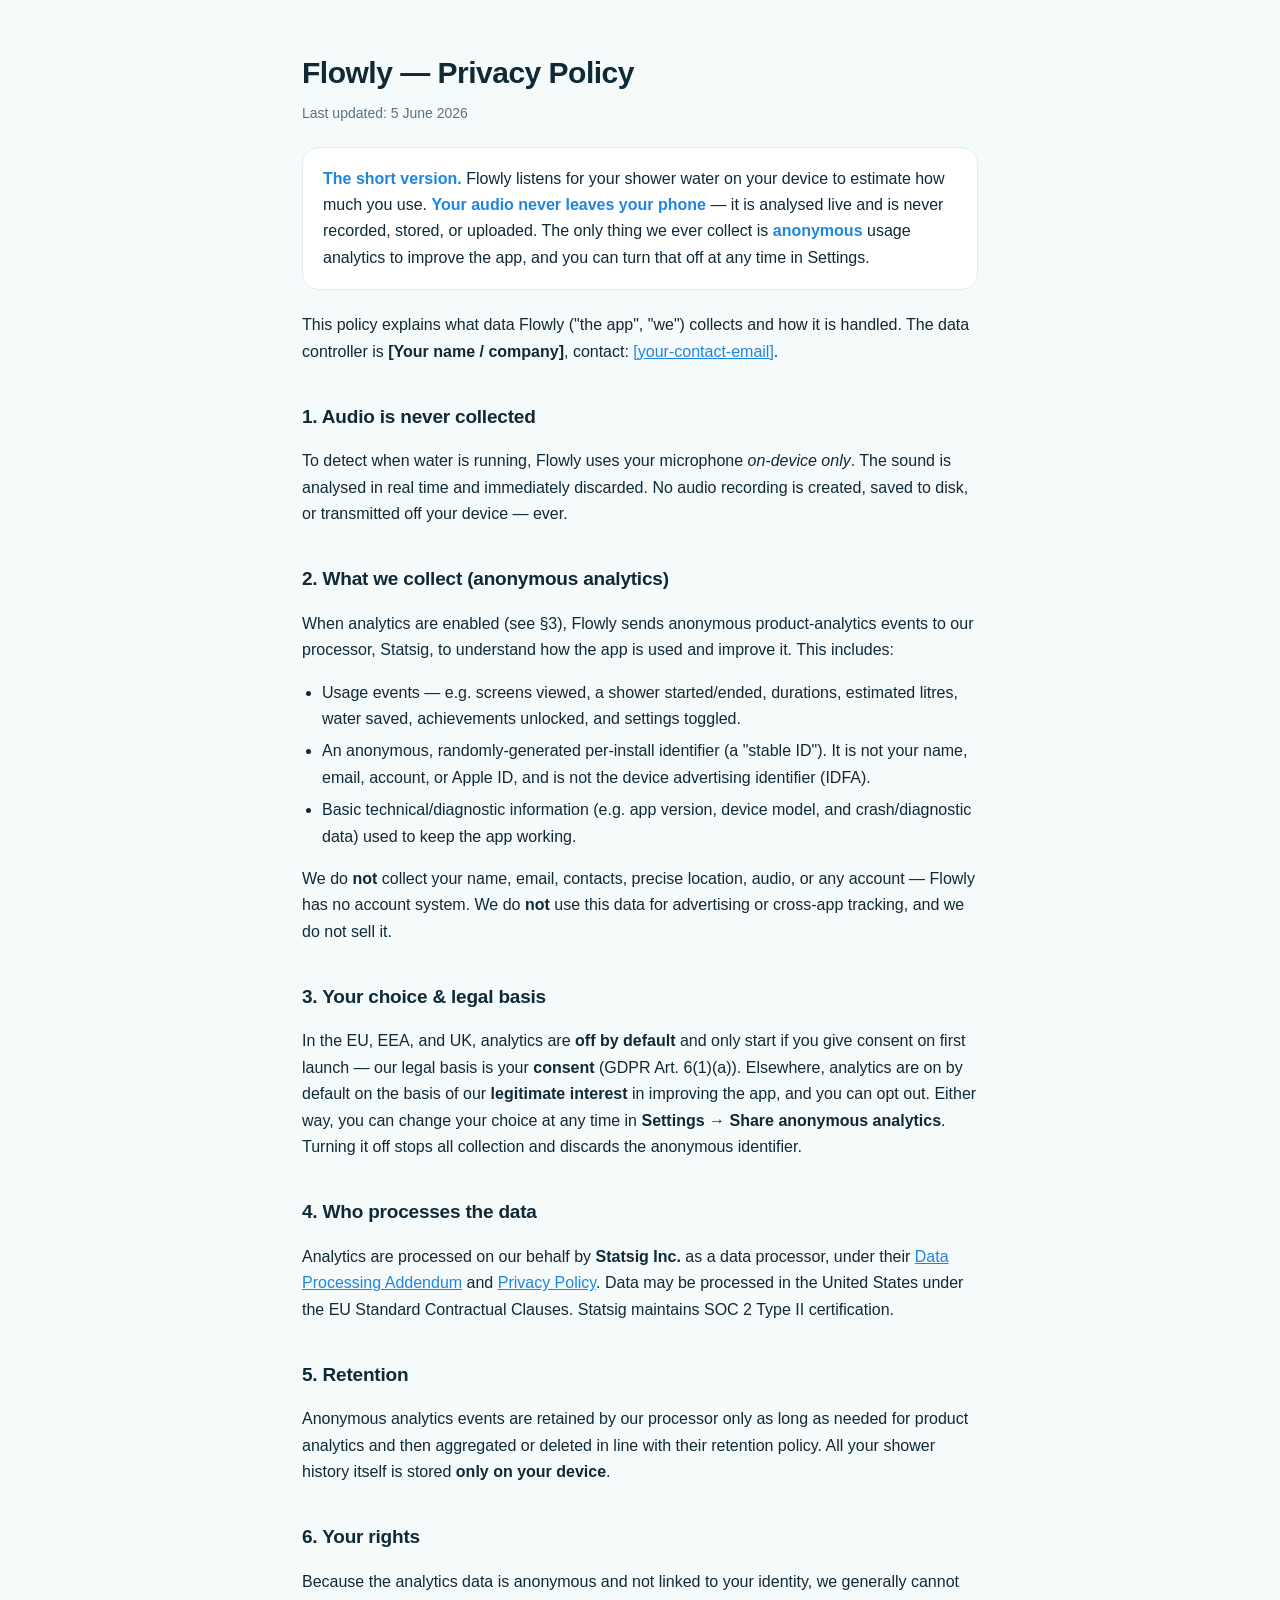
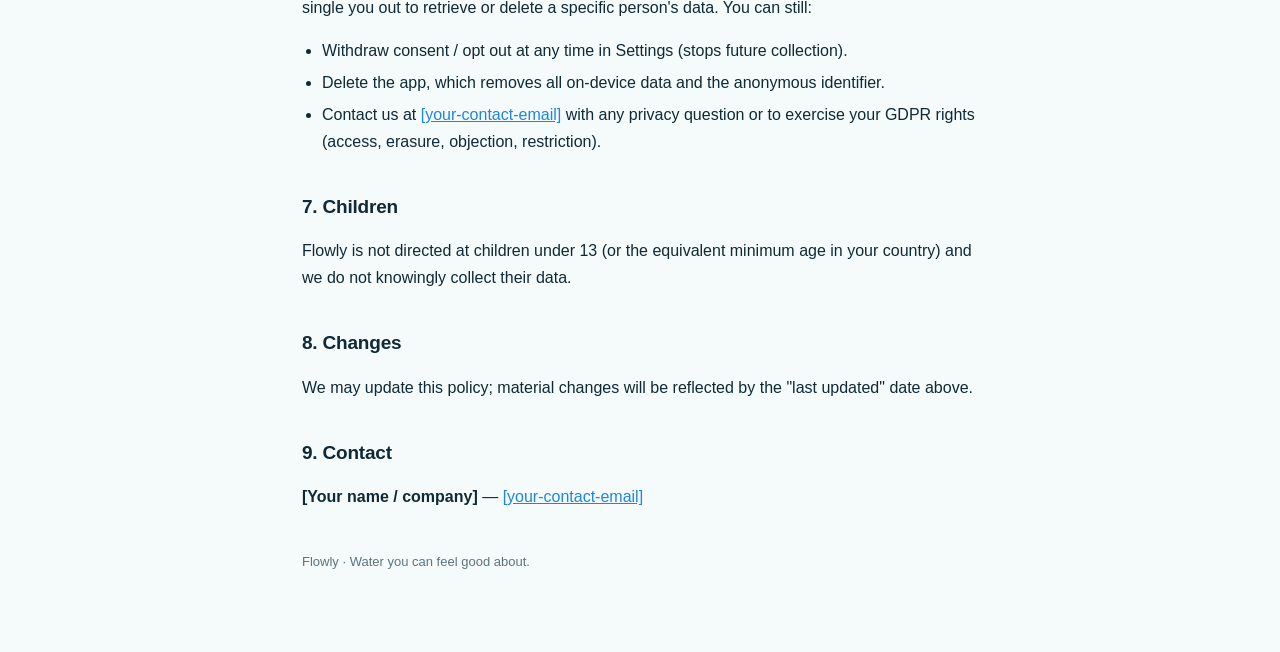
==== index.html @ e04acbf6 "Add Flowly privacy policy Co-Authored-By: Claude Opus 4.8 <noreply@anthropic.com>" ====
<!DOCTYPE html>
<html lang="en">
<head>
<meta charset="utf-8">
<meta name="viewport" content="width=device-width, initial-scale=1">
<title>Flowly — Privacy Policy</title>
<style>
  :root { --ink:#0f2a36; --muted:#5b7480; --line:#e3edf1; --aqua:#1f86e0; --bg:#f5fafb; }
  * { box-sizing:border-box; }
  body { margin:0; background:var(--bg); color:var(--ink);
    font:16px/1.65 -apple-system,BlinkMacSystemFont,"Segoe UI",Roboto,Helvetica,Arial,sans-serif; }
  .wrap { max-width:720px; margin:0 auto; padding:48px 22px 80px; }
  h1 { font-size:30px; letter-spacing:-0.5px; margin:0 0 4px; }
  h2 { font-size:19px; margin:36px 0 8px; letter-spacing:-0.2px; }
  .updated { color:var(--muted); font-size:14px; margin-bottom:8px; }
  .lead { background:#fff; border:1px solid var(--line); border-radius:16px; padding:18px 20px; margin:22px 0; }
  .lead strong { color:var(--aqua); }
  a { color:var(--aqua); }
  ul { padding-left:20px; }
  li { margin:6px 0; }
  .note { color:var(--muted); font-size:14px; }
  code { background:#eef5f8; padding:1px 6px; border-radius:6px; font-size:90%; }
  hr { border:none; border-top:1px solid var(--line); margin:34px 0; }
  footer { color:var(--muted); font-size:13px; margin-top:40px; }
</style>
</head>
<body>
<div class="wrap">

  <h1>Flowly — Privacy Policy</h1>
  <div class="updated">Last updated: 5 June 2026</div>

  <div class="lead">
    <strong>The short version.</strong> Flowly listens for your shower water on your device to estimate
    how much you use. <strong>Your audio never leaves your phone</strong> — it is analysed live and is
    never recorded, stored, or uploaded. The only thing we ever collect is <strong>anonymous</strong>
    usage analytics to improve the app, and you can turn that off at any time in Settings.
  </div>

  <p>This policy explains what data Flowly ("the app", "we") collects and how it is handled.
  The data controller is <strong>[Your name / company]</strong>, contact:
  <a href="mailto:[your-contact-email]">[your-contact-email]</a>.</p>

  <h2>1. Audio is never collected</h2>
  <p>To detect when water is running, Flowly uses your microphone <em>on-device only</em>. The sound is
  analysed in real time and immediately discarded. No audio recording is created, saved to disk, or
  transmitted off your device — ever.</p>

  <h2>2. What we collect (anonymous analytics)</h2>
  <p>When analytics are enabled (see §3), Flowly sends anonymous product-analytics events to our
  processor, Statsig, to understand how the app is used and improve it. This includes:</p>
  <ul>
    <li>Usage events — e.g. screens viewed, a shower started/ended, durations, estimated litres,
        water saved, achievements unlocked, and settings toggled.</li>
    <li>An anonymous, randomly-generated per-install identifier (a "stable ID"). It is not your name,
        email, account, or Apple ID, and is not the device advertising identifier (IDFA).</li>
    <li>Basic technical/diagnostic information (e.g. app version, device model, and crash/diagnostic
        data) used to keep the app working.</li>
  </ul>
  <p>We do <strong>not</strong> collect your name, email, contacts, precise location, audio, or any
  account — Flowly has no account system. We do <strong>not</strong> use this data for advertising or
  cross-app tracking, and we do not sell it.</p>

  <h2>3. Your choice &amp; legal basis</h2>
  <p>In the EU, EEA, and UK, analytics are <strong>off by default</strong> and only start if you give
  consent on first launch — our legal basis is your <strong>consent</strong> (GDPR Art. 6(1)(a)).
  Elsewhere, analytics are on by default on the basis of our <strong>legitimate interest</strong> in
  improving the app, and you can opt out. Either way, you can change your choice at any time in
  <strong>Settings → Share anonymous analytics</strong>. Turning it off stops all collection and
  discards the anonymous identifier.</p>

  <h2>4. Who processes the data</h2>
  <p>Analytics are processed on our behalf by <strong>Statsig Inc.</strong> as a data processor, under
  their <a href="https://www.statsig.com/legal/online-dpa">Data Processing Addendum</a> and
  <a href="https://www.statsig.com/privacy">Privacy Policy</a>. Data may be processed in the United
  States under the EU Standard Contractual Clauses. Statsig maintains SOC 2 Type II certification.</p>

  <h2>5. Retention</h2>
  <p>Anonymous analytics events are retained by our processor only as long as needed for product
  analytics and then aggregated or deleted in line with their retention policy. All your shower history
  itself is stored <strong>only on your device</strong>.</p>

  <h2>6. Your rights</h2>
  <p>Because the analytics data is anonymous and not linked to your identity, we generally cannot single
  you out to retrieve or delete a specific person's data. You can still:</p>
  <ul>
    <li>Withdraw consent / opt out at any time in Settings (stops future collection).</li>
    <li>Delete the app, which removes all on-device data and the anonymous identifier.</li>
    <li>Contact us at <a href="mailto:[your-contact-email]">[your-contact-email]</a> with any privacy
        question or to exercise your GDPR rights (access, erasure, objection, restriction).</li>
  </ul>

  <h2>7. Children</h2>
  <p>Flowly is not directed at children under 13 (or the equivalent minimum age in your country) and we
  do not knowingly collect their data.</p>

  <h2>8. Changes</h2>
  <p>We may update this policy; material changes will be reflected by the "last updated" date above.</p>

  <h2>9. Contact</h2>
  <p><strong>[Your name / company]</strong> — <a href="mailto:[your-contact-email]">[your-contact-email]</a></p>

  <footer>
    Flowly · Water you can feel good about.
  </footer>
</div>
</body>
</html>
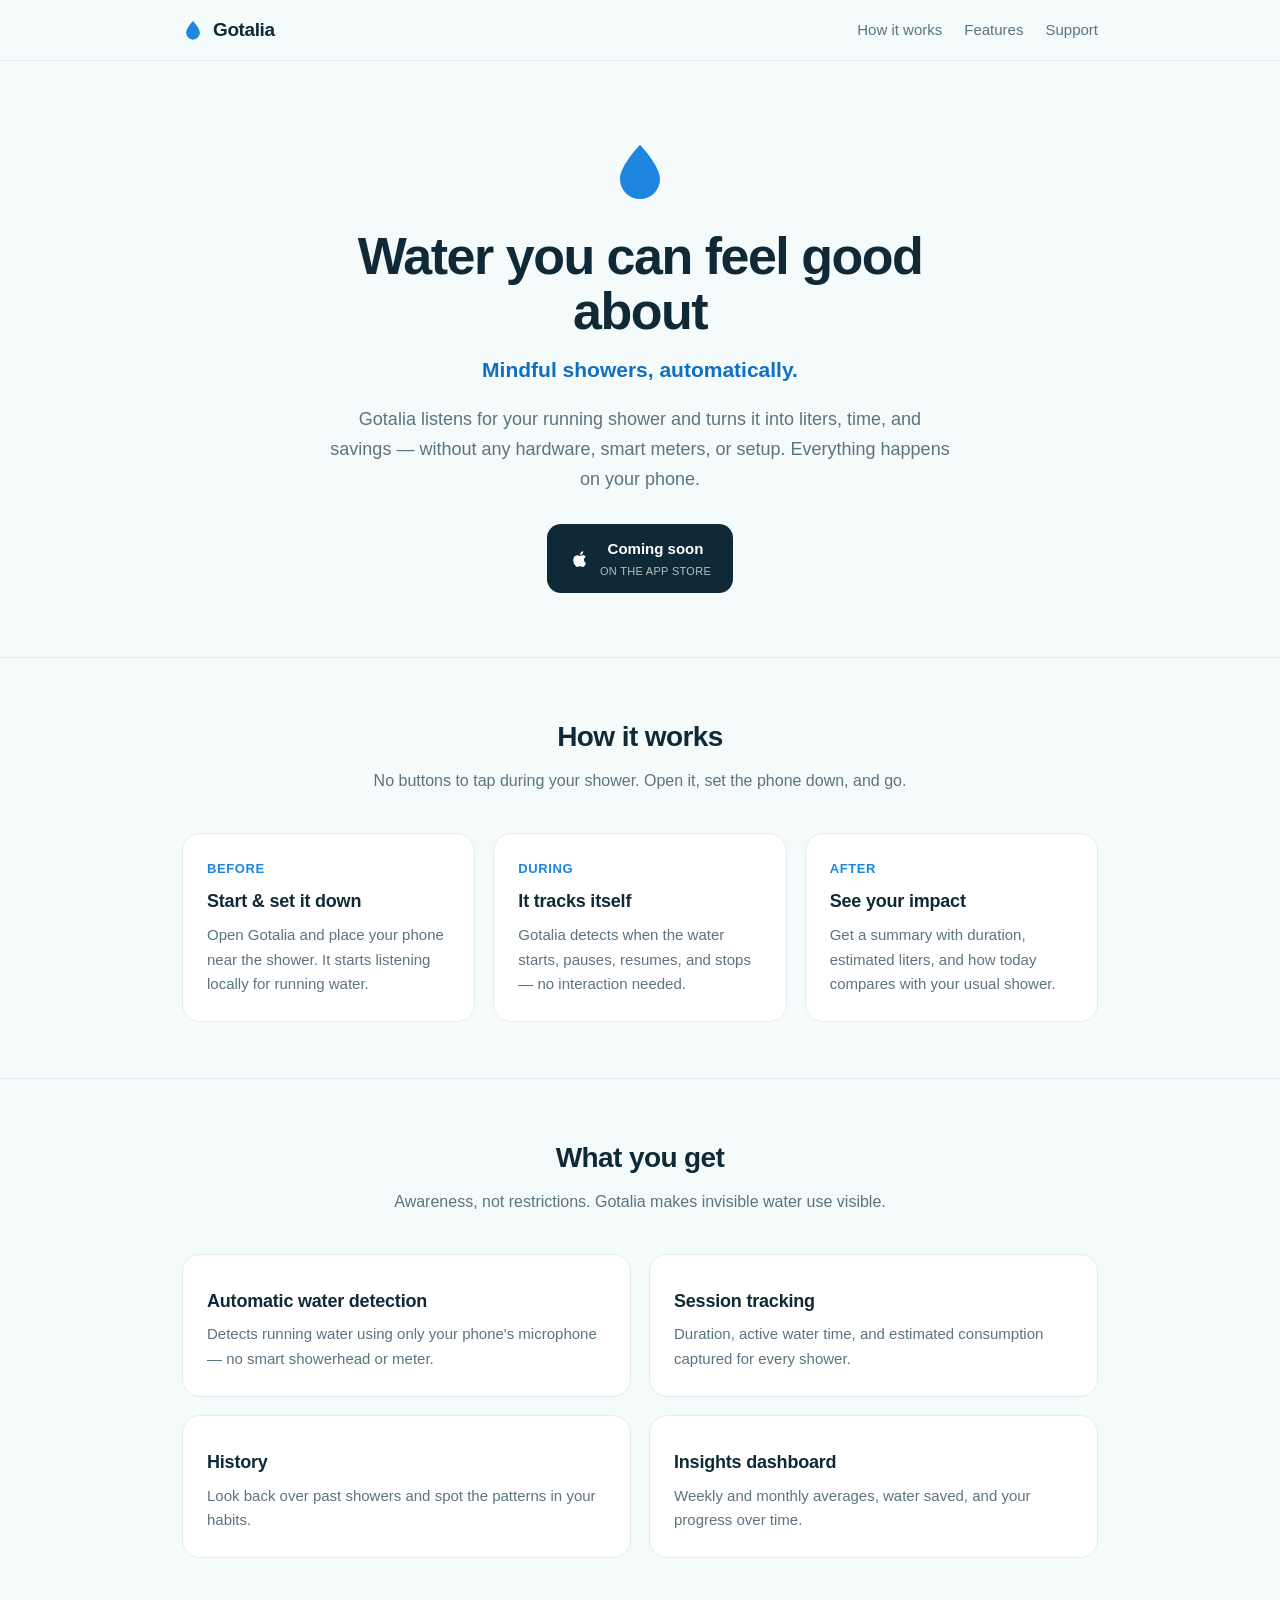
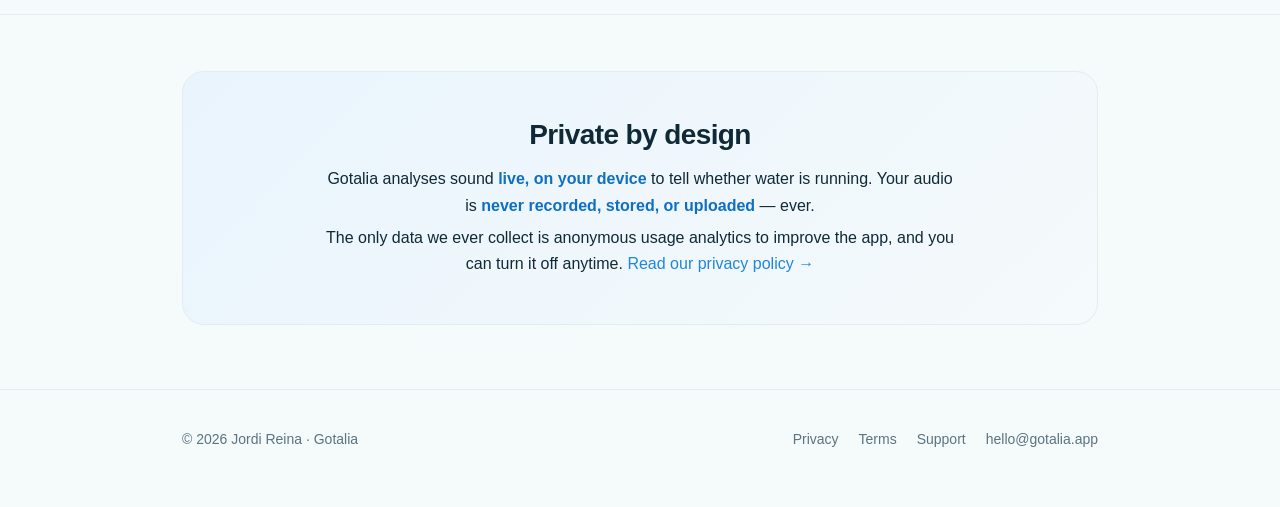
==== commit 4a6e0257: "Build Gotalia marketing site: landing, privacy, terms, support Replace the single Flowly-branded pri" ====
--- a/index.html
+++ b/index.html
@@ -3,106 +3,120 @@
 <head>
 <meta charset="utf-8">
 <meta name="viewport" content="width=device-width, initial-scale=1">
-<title>Flowly — Privacy Policy</title>
-<style>
-  :root { --ink:#0f2a36; --muted:#5b7480; --line:#e3edf1; --aqua:#1f86e0; --bg:#f5fafb; }
-  * { box-sizing:border-box; }
-  body { margin:0; background:var(--bg); color:var(--ink);
-    font:16px/1.65 -apple-system,BlinkMacSystemFont,"Segoe UI",Roboto,Helvetica,Arial,sans-serif; }
-  .wrap { max-width:720px; margin:0 auto; padding:48px 22px 80px; }
-  h1 { font-size:30px; letter-spacing:-0.5px; margin:0 0 4px; }
-  h2 { font-size:19px; margin:36px 0 8px; letter-spacing:-0.2px; }
-  .updated { color:var(--muted); font-size:14px; margin-bottom:8px; }
-  .lead { background:#fff; border:1px solid var(--line); border-radius:16px; padding:18px 20px; margin:22px 0; }
-  .lead strong { color:var(--aqua); }
-  a { color:var(--aqua); }
-  ul { padding-left:20px; }
-  li { margin:6px 0; }
-  .note { color:var(--muted); font-size:14px; }
-  code { background:#eef5f8; padding:1px 6px; border-radius:6px; font-size:90%; }
-  hr { border:none; border-top:1px solid var(--line); margin:34px 0; }
-  footer { color:var(--muted); font-size:13px; margin-top:40px; }
-</style>
+<title>Gotalia — Water you can feel good about</title>
+<meta name="description" content="Gotalia turns the sound of your running shower into liters, time, and savings — automatically, and entirely on your device. No hardware, no setup.">
+<meta property="og:title" content="Gotalia — Water you can feel good about">
+<meta property="og:description" content="Your phone hears the shower running and turns it into liters, time, and savings — automatically and privately.">
+<meta property="og:type" content="website">
+<meta property="og:url" content="https://gotalia.app/">
+<link rel="stylesheet" href="/assets/styles.css">
 </head>
 <body>
-<div class="wrap">
 
-  <h1>Flowly — Privacy Policy</h1>
-  <div class="updated">Last updated: 5 June 2026</div>
+<header class="site-header">
+  <div class="wrap">
+    <a class="brand" href="/">
+      <svg class="drop" viewBox="0 0 24 24" fill="#1f86e0" aria-hidden="true"><path d="M12 2.2C12 2.2 4.5 10 4.5 15a7.5 7.5 0 0 0 15 0C19.5 10 12 2.2 12 2.2z"/></svg>
+      Gotalia
+    </a>
+    <nav class="nav">
+      <a href="/#how">How it works</a>
+      <a href="/#features" class="nav-hide">Features</a>
+      <a href="/support/">Support</a>
+    </nav>
+  </div>
+</header>
 
-  <div class="lead">
-    <strong>The short version.</strong> Flowly listens for your shower water on your device to estimate
-    how much you use. <strong>Your audio never leaves your phone</strong> — it is analysed live and is
-    never recorded, stored, or uploaded. The only thing we ever collect is <strong>anonymous</strong>
-    usage analytics to improve the app, and you can turn that off at any time in Settings.
+<main>
+
+  <section class="hero">
+    <div class="wrap wrap--narrow">
+      <svg class="drop-lg" viewBox="0 0 24 24" fill="#1f86e0" aria-hidden="true"><path d="M12 2.2C12 2.2 4.5 10 4.5 15a7.5 7.5 0 0 0 15 0C19.5 10 12 2.2 12 2.2z"/></svg>
+      <h1>Water you can feel good about</h1>
+      <p class="tagline">Mindful showers, automatically.</p>
+      <p class="pitch">Gotalia listens for your running shower and turns it into liters, time, and
+        savings — without any hardware, smart meters, or setup. Everything happens on your phone.</p>
+      <span class="badge">
+        <svg class="apple" viewBox="0 0 24 24" fill="#fff" aria-hidden="true"><path d="M16.4 12.8c0-2.2 1.8-3.3 1.9-3.3-1-1.5-2.6-1.7-3.2-1.7-1.4-.1-2.6.8-3.3.8-.7 0-1.7-.8-2.8-.8-1.5 0-2.8.8-3.6 2.2-1.5 2.6-.4 6.5 1.1 8.6.7 1 1.6 2.2 2.7 2.1 1.1 0 1.5-.7 2.8-.7s1.6.7 2.8.7c1.1 0 1.9-1 2.6-2 .8-1.2 1.2-2.3 1.2-2.4-.1 0-2.3-.9-2.3-3.5zM14.6 6.3c.6-.7 1-1.7.9-2.7-.9 0-1.9.6-2.5 1.3-.5.6-1 1.6-.9 2.6 1 .1 1.9-.5 2.5-1.2z"/></svg>
+        <span>Coming soon<small>ON THE APP STORE</small></span>
+      </span>
+    </div>
+  </section>
+
+  <section class="section" id="how">
+    <div class="wrap">
+      <h2>How it works</h2>
+      <p class="sub">No buttons to tap during your shower. Open it, set the phone down, and go.</p>
+      <div class="grid">
+        <div class="card">
+          <div class="step">Before</div>
+          <h3>Start &amp; set it down</h3>
+          <p>Open Gotalia and place your phone near the shower. It starts listening locally for running water.</p>
+        </div>
+        <div class="card">
+          <div class="step">During</div>
+          <h3>It tracks itself</h3>
+          <p>Gotalia detects when the water starts, pauses, resumes, and stops — no interaction needed.</p>
+        </div>
+        <div class="card">
+          <div class="step">After</div>
+          <h3>See your impact</h3>
+          <p>Get a summary with duration, estimated liters, and how today compares with your usual shower.</p>
+        </div>
+      </div>
+    </div>
+  </section>
+
+  <section class="section" id="features">
+    <div class="wrap">
+      <h2>What you get</h2>
+      <p class="sub">Awareness, not restrictions. Gotalia makes invisible water use visible.</p>
+      <div class="grid grid--2">
+        <div class="card">
+          <h3>Automatic water detection</h3>
+          <p>Detects running water using only your phone's microphone — no smart showerhead or meter.</p>
+        </div>
+        <div class="card">
+          <h3>Session tracking</h3>
+          <p>Duration, active water time, and estimated consumption captured for every shower.</p>
+        </div>
+        <div class="card">
+          <h3>History</h3>
+          <p>Look back over past showers and spot the patterns in your habits.</p>
+        </div>
+        <div class="card">
+          <h3>Insights dashboard</h3>
+          <p>Weekly and monthly averages, water saved, and your progress over time.</p>
+        </div>
+      </div>
+    </div>
+  </section>
+
+  <section class="section">
+    <div class="wrap">
+      <div class="promise">
+        <h2>Private by design</h2>
+        <p>Gotalia analyses sound <strong>live, on your device</strong> to tell whether water is running.
+          Your audio is <strong>never recorded, stored, or uploaded</strong> — ever.</p>
+        <p class="note">The only data we ever collect is anonymous usage analytics to improve the app,
+          and you can turn it off anytime. <a href="/privacy/">Read our privacy policy →</a></p>
+      </div>
+    </div>
+  </section>
+
+</main>
+
+<footer class="site-footer">
+  <div class="wrap">
+    <div>© 2026 Jordi Reina · Gotalia</div>
+    <div class="links">
+      <a href="/privacy/">Privacy</a>
+      <a href="/terms/">Terms</a>
+      <a href="/support/">Support</a>
+      <a href="mailto:hello@gotalia.app">hello@gotalia.app</a>
+    </div>
   </div>
+</footer>
 
-  <p>This policy explains what data Flowly ("the app", "we") collects and how it is handled.
-  The data controller is <strong>[Your name / company]</strong>, contact:
-  <a href="mailto:[your-contact-email]">[your-contact-email]</a>.</p>
-
-  <h2>1. Audio is never collected</h2>
-  <p>To detect when water is running, Flowly uses your microphone <em>on-device only</em>. The sound is
-  analysed in real time and immediately discarded. No audio recording is created, saved to disk, or
-  transmitted off your device — ever.</p>
-
-  <h2>2. What we collect (anonymous analytics)</h2>
-  <p>When analytics are enabled (see §3), Flowly sends anonymous product-analytics events to our
-  processor, Statsig, to understand how the app is used and improve it. This includes:</p>
-  <ul>
-    <li>Usage events — e.g. screens viewed, a shower started/ended, durations, estimated litres,
-        water saved, achievements unlocked, and settings toggled.</li>
-    <li>An anonymous, randomly-generated per-install identifier (a "stable ID"). It is not your name,
-        email, account, or Apple ID, and is not the device advertising identifier (IDFA).</li>
-    <li>Basic technical/diagnostic information (e.g. app version, device model, and crash/diagnostic
-        data) used to keep the app working.</li>
-  </ul>
-  <p>We do <strong>not</strong> collect your name, email, contacts, precise location, audio, or any
-  account — Flowly has no account system. We do <strong>not</strong> use this data for advertising or
-  cross-app tracking, and we do not sell it.</p>
-
-  <h2>3. Your choice &amp; legal basis</h2>
-  <p>In the EU, EEA, and UK, analytics are <strong>off by default</strong> and only start if you give
-  consent on first launch — our legal basis is your <strong>consent</strong> (GDPR Art. 6(1)(a)).
-  Elsewhere, analytics are on by default on the basis of our <strong>legitimate interest</strong> in
-  improving the app, and you can opt out. Either way, you can change your choice at any time in
-  <strong>Settings → Share anonymous analytics</strong>. Turning it off stops all collection and
-  discards the anonymous identifier.</p>
-
-  <h2>4. Who processes the data</h2>
-  <p>Analytics are processed on our behalf by <strong>Statsig Inc.</strong> as a data processor, under
-  their <a href="https://www.statsig.com/legal/online-dpa">Data Processing Addendum</a> and
-  <a href="https://www.statsig.com/privacy">Privacy Policy</a>. Data may be processed in the United
-  States under the EU Standard Contractual Clauses. Statsig maintains SOC 2 Type II certification.</p>
-
-  <h2>5. Retention</h2>
-  <p>Anonymous analytics events are retained by our processor only as long as needed for product
-  analytics and then aggregated or deleted in line with their retention policy. All your shower history
-  itself is stored <strong>only on your device</strong>.</p>
-
-  <h2>6. Your rights</h2>
-  <p>Because the analytics data is anonymous and not linked to your identity, we generally cannot single
-  you out to retrieve or delete a specific person's data. You can still:</p>
-  <ul>
-    <li>Withdraw consent / opt out at any time in Settings (stops future collection).</li>
-    <li>Delete the app, which removes all on-device data and the anonymous identifier.</li>
-    <li>Contact us at <a href="mailto:[your-contact-email]">[your-contact-email]</a> with any privacy
-        question or to exercise your GDPR rights (access, erasure, objection, restriction).</li>
-  </ul>
-
-  <h2>7. Children</h2>
-  <p>Flowly is not directed at children under 13 (or the equivalent minimum age in your country) and we
-  do not knowingly collect their data.</p>
-
-  <h2>8. Changes</h2>
-  <p>We may update this policy; material changes will be reflected by the "last updated" date above.</p>
-
-  <h2>9. Contact</h2>
-  <p><strong>[Your name / company]</strong> — <a href="mailto:[your-contact-email]">[your-contact-email]</a></p>
-
-  <footer>
-    Flowly · Water you can feel good about.
-  </footer>
-</div>
 </body>
 </html>
--- a/assets/styles.css
+++ b/assets/styles.css
@@ -0,0 +1,123 @@
+:root {
+  --ink: #0f2a36;
+  --muted: #5b7480;
+  --line: #e3edf1;
+  --aqua: #1f86e0;
+  --aqua-deep: #0f6fc4;
+  --bg: #f5fafb;
+  --card: #ffffff;
+}
+
+* { box-sizing: border-box; }
+
+html { scroll-behavior: smooth; }
+
+body {
+  margin: 0;
+  background: var(--bg);
+  color: var(--ink);
+  font: 16px/1.65 -apple-system, BlinkMacSystemFont, "Segoe UI", Roboto, Helvetica, Arial, sans-serif;
+  -webkit-font-smoothing: antialiased;
+}
+
+a { color: var(--aqua); text-decoration: none; }
+a:hover { text-decoration: underline; }
+
+.wrap { max-width: 960px; margin: 0 auto; padding: 0 22px; }
+.wrap--narrow { max-width: 720px; }
+
+/* Header / nav */
+.site-header {
+  position: sticky; top: 0; z-index: 10;
+  background: rgba(245, 250, 251, 0.85);
+  backdrop-filter: saturate(160%) blur(10px);
+  border-bottom: 1px solid var(--line);
+}
+.site-header .wrap {
+  display: flex; align-items: center; justify-content: space-between;
+  height: 60px;
+}
+.brand { display: flex; align-items: center; gap: 9px; font-weight: 800; font-size: 19px; letter-spacing: -0.4px; color: var(--ink); }
+.brand:hover { text-decoration: none; }
+.brand .drop { width: 22px; height: 22px; }
+.nav { display: flex; gap: 22px; font-size: 15px; }
+.nav a { color: var(--muted); }
+.nav a:hover { color: var(--ink); text-decoration: none; }
+@media (max-width: 560px) { .nav { gap: 16px; } .nav .nav-hide { display: none; } }
+
+/* Hero */
+.hero { text-align: center; padding: 78px 0 64px; }
+.hero .drop-lg { width: 64px; height: 64px; margin-bottom: 18px; }
+.hero h1 { font-size: 52px; line-height: 1.05; letter-spacing: -1.5px; margin: 0 0 14px; }
+.hero .tagline { font-size: 21px; color: var(--aqua-deep); font-weight: 600; margin: 0 0 18px; }
+.hero .pitch { font-size: 18px; color: var(--muted); max-width: 620px; margin: 0 auto 30px; }
+@media (max-width: 560px) { .hero h1 { font-size: 40px; } }
+
+/* Coming soon badge */
+.badge {
+  display: inline-flex; align-items: center; gap: 9px;
+  background: var(--ink); color: #fff;
+  padding: 13px 22px; border-radius: 14px; font-weight: 600; font-size: 15px;
+}
+.badge small { display: block; font-size: 11px; opacity: 0.7; font-weight: 500; letter-spacing: 0.3px; }
+.badge .apple { width: 22px; height: 22px; }
+
+/* Sections */
+.section { padding: 56px 0; border-top: 1px solid var(--line); }
+.section h2 { font-size: 28px; letter-spacing: -0.6px; text-align: center; margin: 0 0 8px; }
+.section .sub { text-align: center; color: var(--muted); max-width: 560px; margin: 0 auto 38px; }
+
+/* Steps / feature grid */
+.grid { display: grid; gap: 18px; grid-template-columns: repeat(3, 1fr); }
+.grid--2 { grid-template-columns: repeat(2, 1fr); }
+@media (max-width: 760px) { .grid, .grid--2 { grid-template-columns: 1fr; } }
+
+.card {
+  background: var(--card); border: 1px solid var(--line);
+  border-radius: 18px; padding: 24px;
+}
+.card .step { font-size: 13px; font-weight: 700; color: var(--aqua); letter-spacing: 0.6px; text-transform: uppercase; }
+.card h3 { font-size: 18px; margin: 8px 0 6px; letter-spacing: -0.2px; }
+.card p { margin: 0; color: var(--muted); font-size: 15px; }
+
+/* Privacy promise callout */
+.promise {
+  background: linear-gradient(135deg, #e9f4fd, #f5fafb);
+  border: 1px solid var(--line); border-radius: 22px;
+  padding: 40px 32px; text-align: center;
+}
+.promise h2 { margin-top: 0; }
+.promise p { color: var(--ink); max-width: 640px; margin: 0 auto 6px; }
+.promise strong { color: var(--aqua-deep); }
+
+/* Footer */
+.site-footer { border-top: 1px solid var(--line); padding: 38px 0 56px; margin-top: 8px; color: var(--muted); font-size: 14px; }
+.site-footer .wrap { display: flex; flex-wrap: wrap; gap: 14px 26px; align-items: center; justify-content: space-between; }
+.site-footer .links { display: flex; gap: 20px; }
+.site-footer .links a { color: var(--muted); }
+
+/* Legal / article pages */
+.article { padding: 48px 0 72px; }
+.article h1 { font-size: 30px; letter-spacing: -0.5px; margin: 0 0 4px; }
+.article h2 { font-size: 19px; margin: 36px 0 8px; letter-spacing: -0.2px; }
+.article .updated { color: var(--muted); font-size: 14px; margin-bottom: 8px; }
+.article .lead {
+  background: var(--card); border: 1px solid var(--line);
+  border-radius: 16px; padding: 18px 20px; margin: 22px 0;
+}
+.article .lead strong { color: var(--aqua); }
+.article ul { padding-left: 20px; }
+.article li { margin: 6px 0; }
+.article code { background: #eef5f8; padding: 1px 6px; border-radius: 6px; font-size: 90%; }
+.article .note { color: var(--muted); font-size: 14px; }
+
+/* FAQ */
+.faq details {
+  background: var(--card); border: 1px solid var(--line);
+  border-radius: 14px; padding: 4px 18px; margin: 10px 0;
+}
+.faq summary { cursor: pointer; font-weight: 600; padding: 14px 0; list-style: none; }
+.faq summary::-webkit-details-marker { display: none; }
+.faq summary::after { content: "+"; float: right; color: var(--aqua); font-weight: 700; }
+.faq details[open] summary::after { content: "–"; }
+.faq details p { margin: 0 0 14px; color: var(--muted); }
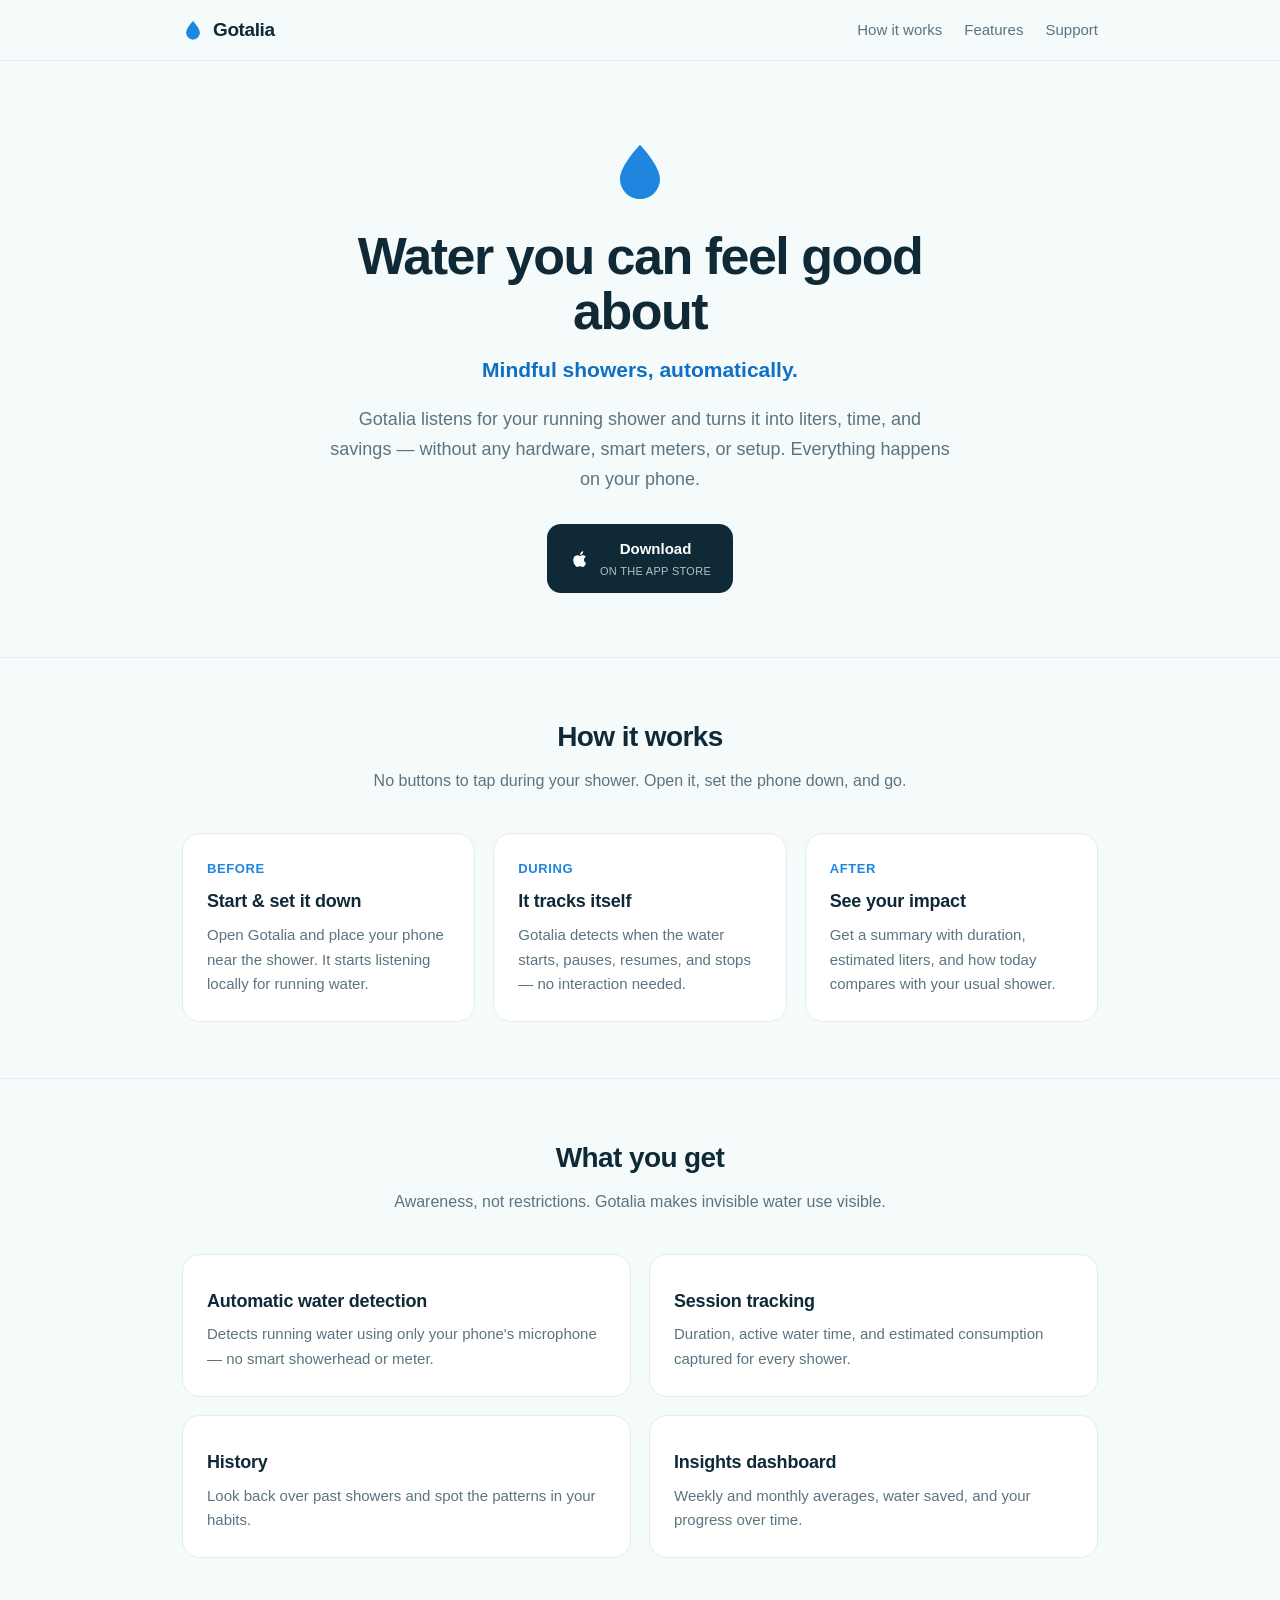
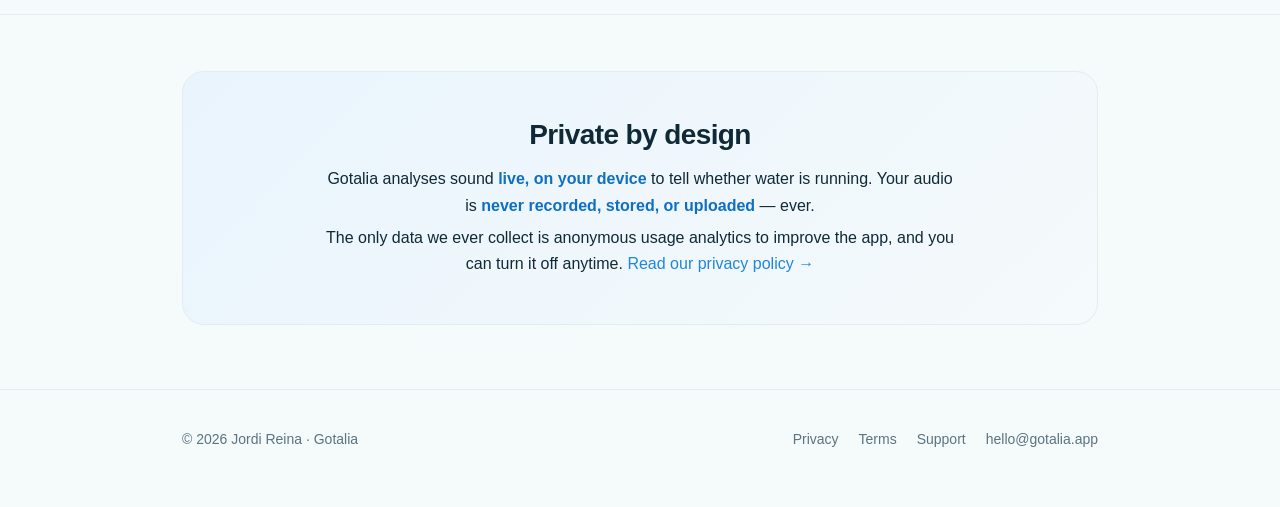
==== commit 906ec051: "Landing: link App Store badge now that Gotalia is live Replace the static "Coming soon" badge with a" ====
--- a/index.html
+++ b/index.html
@@ -36,10 +36,10 @@
       <p class="tagline">Mindful showers, automatically.</p>
       <p class="pitch">Gotalia listens for your running shower and turns it into liters, time, and
         savings — without any hardware, smart meters, or setup. Everything happens on your phone.</p>
-      <span class="badge">
+      <a class="badge" href="https://apps.apple.com/us/app/gotalia/id6777631283">
         <svg class="apple" viewBox="0 0 24 24" fill="#fff" aria-hidden="true"><path d="M16.4 12.8c0-2.2 1.8-3.3 1.9-3.3-1-1.5-2.6-1.7-3.2-1.7-1.4-.1-2.6.8-3.3.8-.7 0-1.7-.8-2.8-.8-1.5 0-2.8.8-3.6 2.2-1.5 2.6-.4 6.5 1.1 8.6.7 1 1.6 2.2 2.7 2.1 1.1 0 1.5-.7 2.8-.7s1.6.7 2.8.7c1.1 0 1.9-1 2.6-2 .8-1.2 1.2-2.3 1.2-2.4-.1 0-2.3-.9-2.3-3.5zM14.6 6.3c.6-.7 1-1.7.9-2.7-.9 0-1.9.6-2.5 1.3-.5.6-1 1.6-.9 2.6 1 .1 1.9-.5 2.5-1.2z"/></svg>
-        <span>Coming soon<small>ON THE APP STORE</small></span>
-      </span>
+        <span>Download<small>ON THE APP STORE</small></span>
+      </a>
     </div>
   </section>
 
--- a/assets/styles.css
+++ b/assets/styles.css
@@ -53,12 +53,14 @@
 .hero .pitch { font-size: 18px; color: var(--muted); max-width: 620px; margin: 0 auto 30px; }
 @media (max-width: 560px) { .hero h1 { font-size: 40px; } }
 
-/* Coming soon badge */
+/* App Store badge */
 .badge {
   display: inline-flex; align-items: center; gap: 9px;
-  background: var(--ink); color: #fff;
+  background: var(--ink); color: #fff; text-decoration: none;
   padding: 13px 22px; border-radius: 14px; font-weight: 600; font-size: 15px;
+  transition: transform 0.15s ease, opacity 0.15s ease;
 }
+.badge:hover { opacity: 0.9; transform: translateY(-1px); }
 .badge small { display: block; font-size: 11px; opacity: 0.7; font-weight: 500; letter-spacing: 0.3px; }
 .badge .apple { width: 22px; height: 22px; }
 
